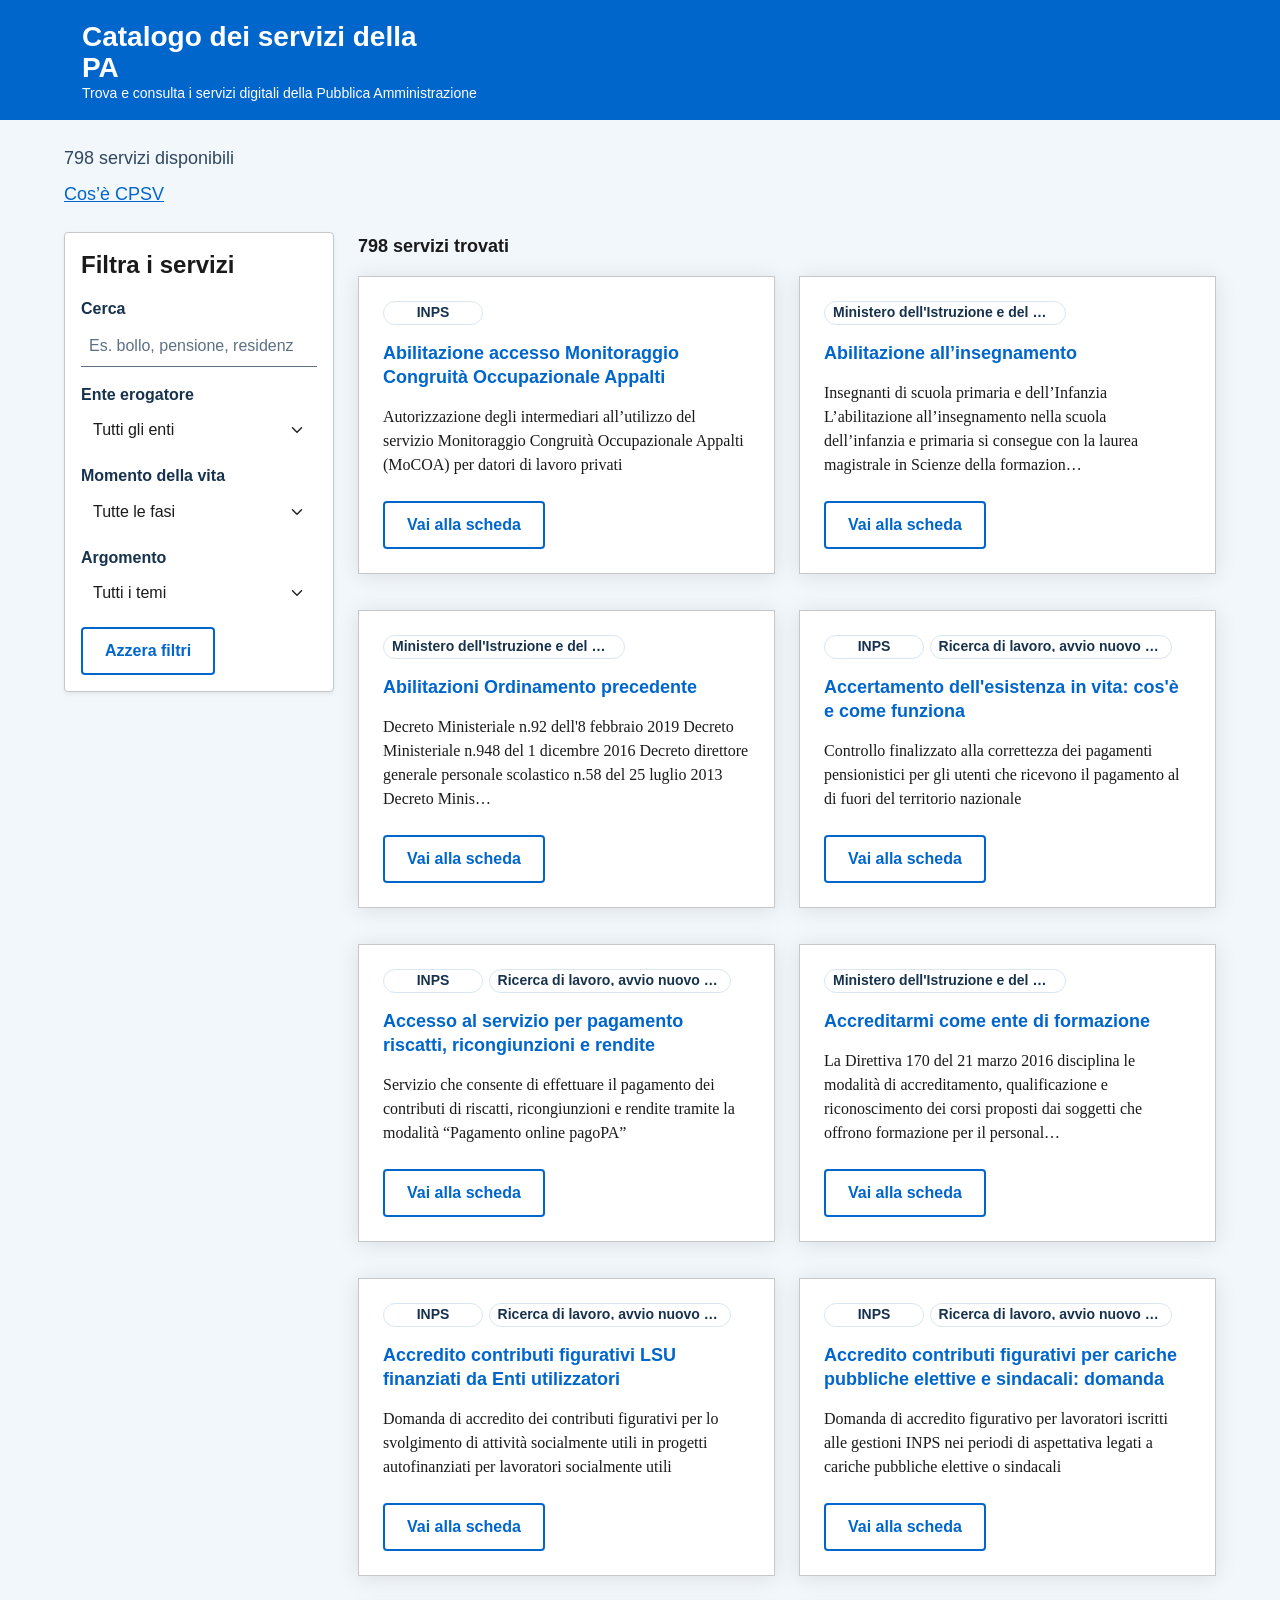
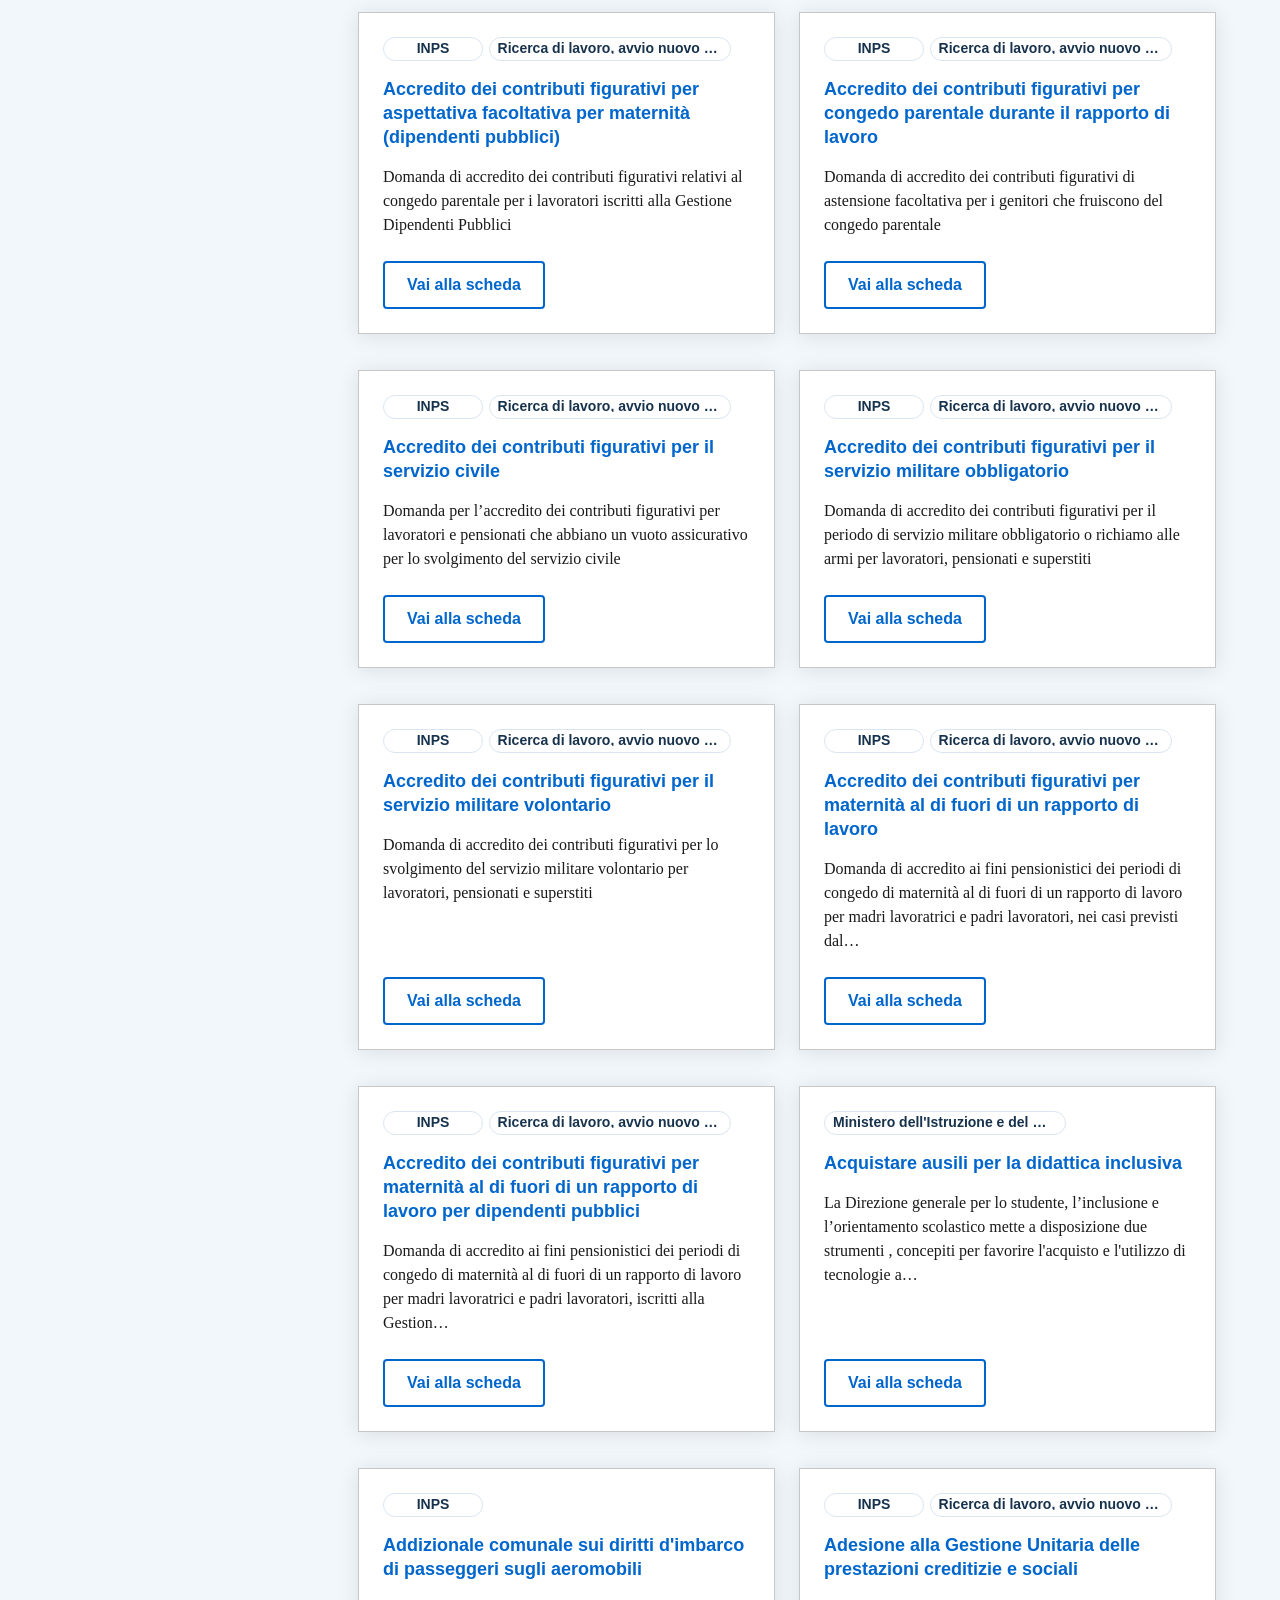
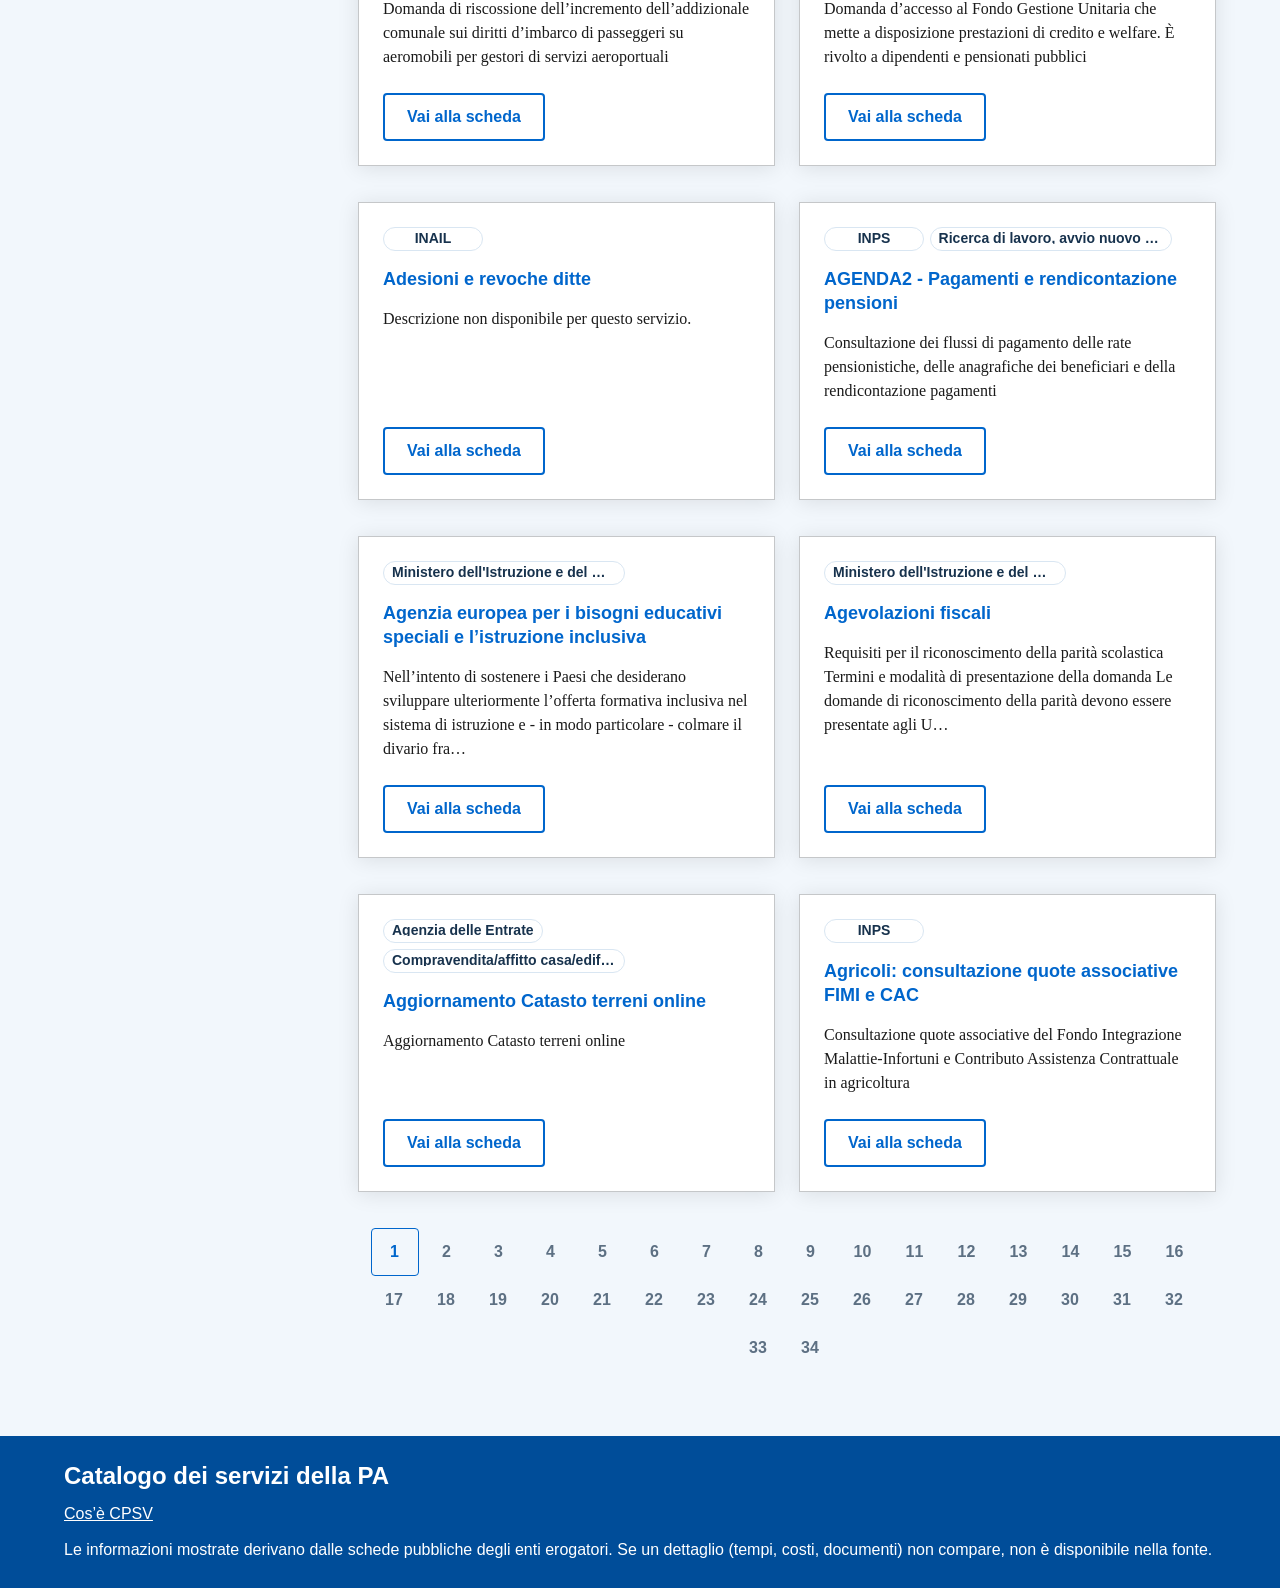
==== catalogo-cpsv/index.html @ a453adf6 "Spiegazione CPSV" ====
<!DOCTYPE html>
<html lang="it">
  <head>
    <meta charset="UTF-8" />
    <meta name="viewport" content="width=device-width, initial-scale=1, shrink-to-fit=no" />
    <title>Catalogo dei servizi della PA</title>
    <meta
      name="description"
      content="Trova e consulta i servizi digitali della Pubblica Amministrazione italiana."
    />
    <link rel="icon" href="data:," />
    <script type="module" crossorigin src="./assets/index-B3mVAl8J.js"></script>
    <link rel="stylesheet" crossorigin href="./assets/index-CBjnUdkn.css">
  </head>
  <body>
    <div id="app">
      <div class="progress-spinner progress-spinner-active" role="status">
        <span class="visually-hidden">Caricamento catalogo…</span>
      </div>
    </div>
  </body>
</html>
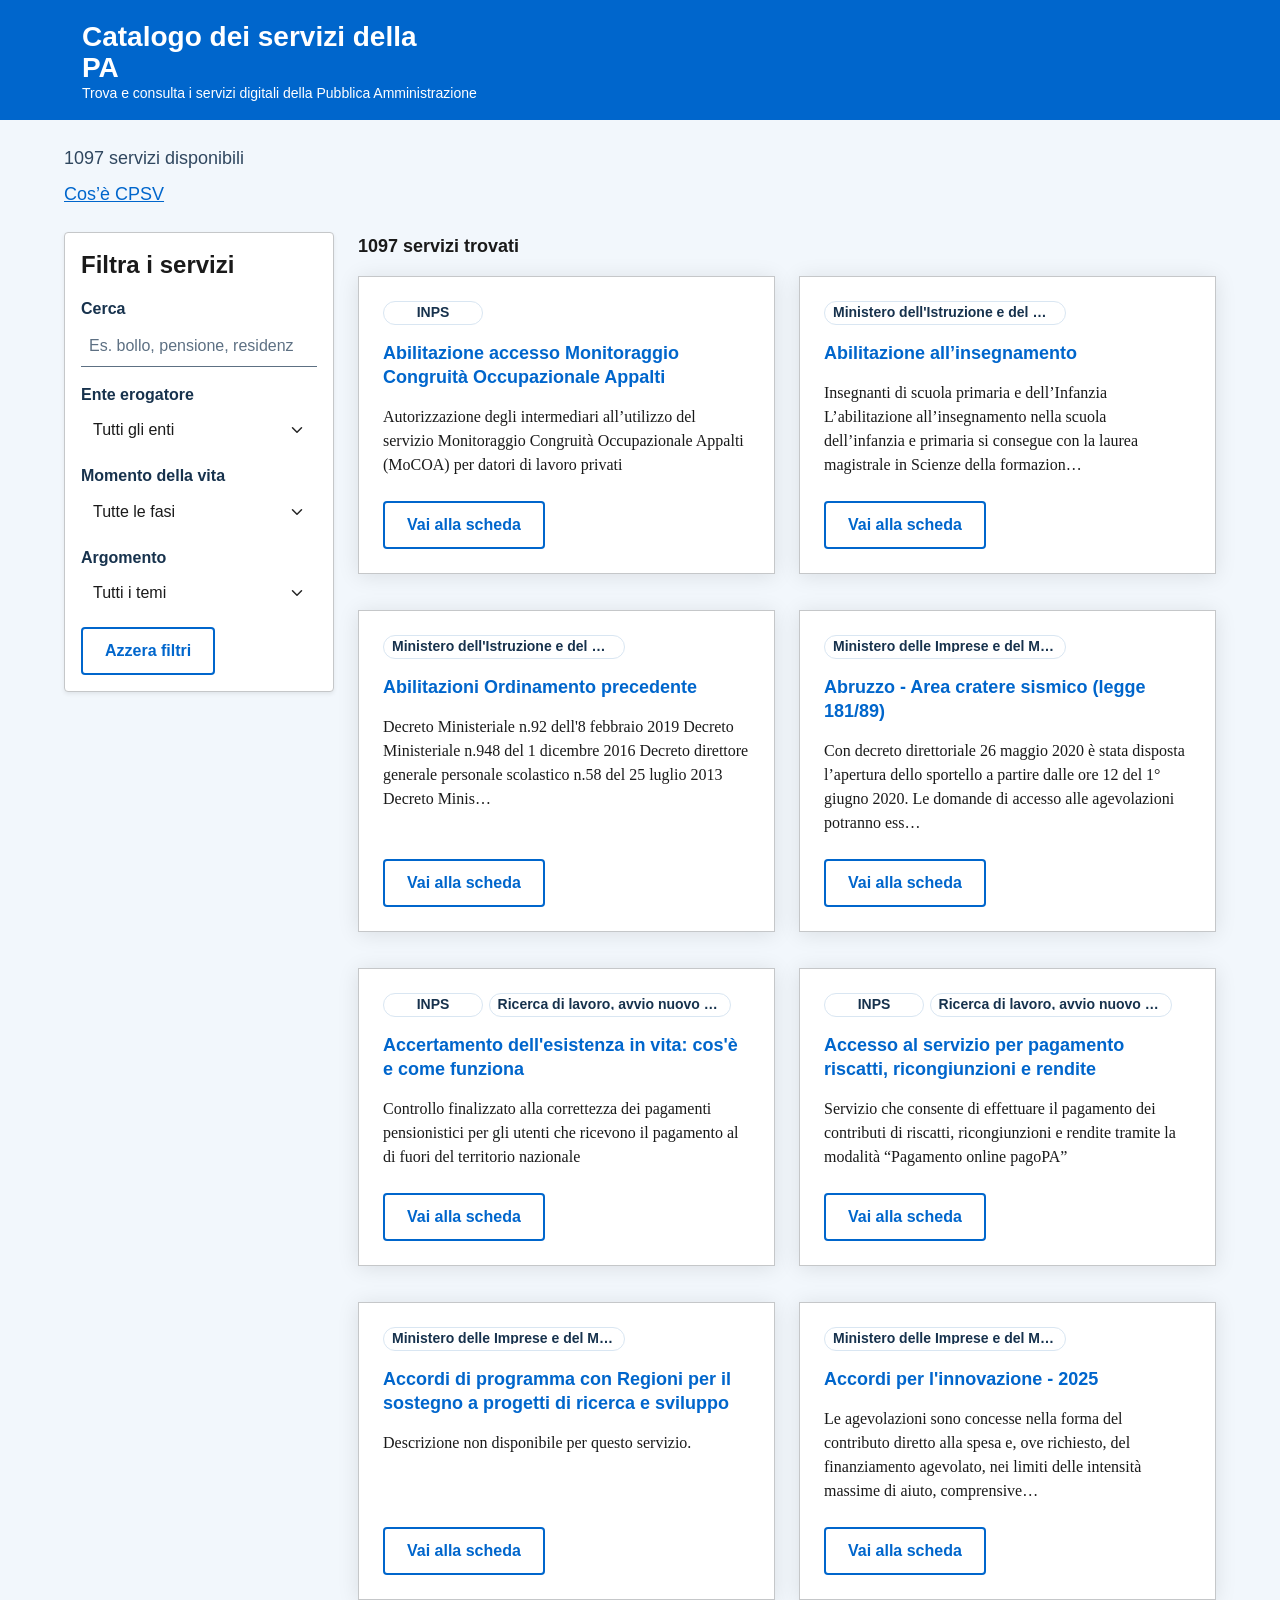
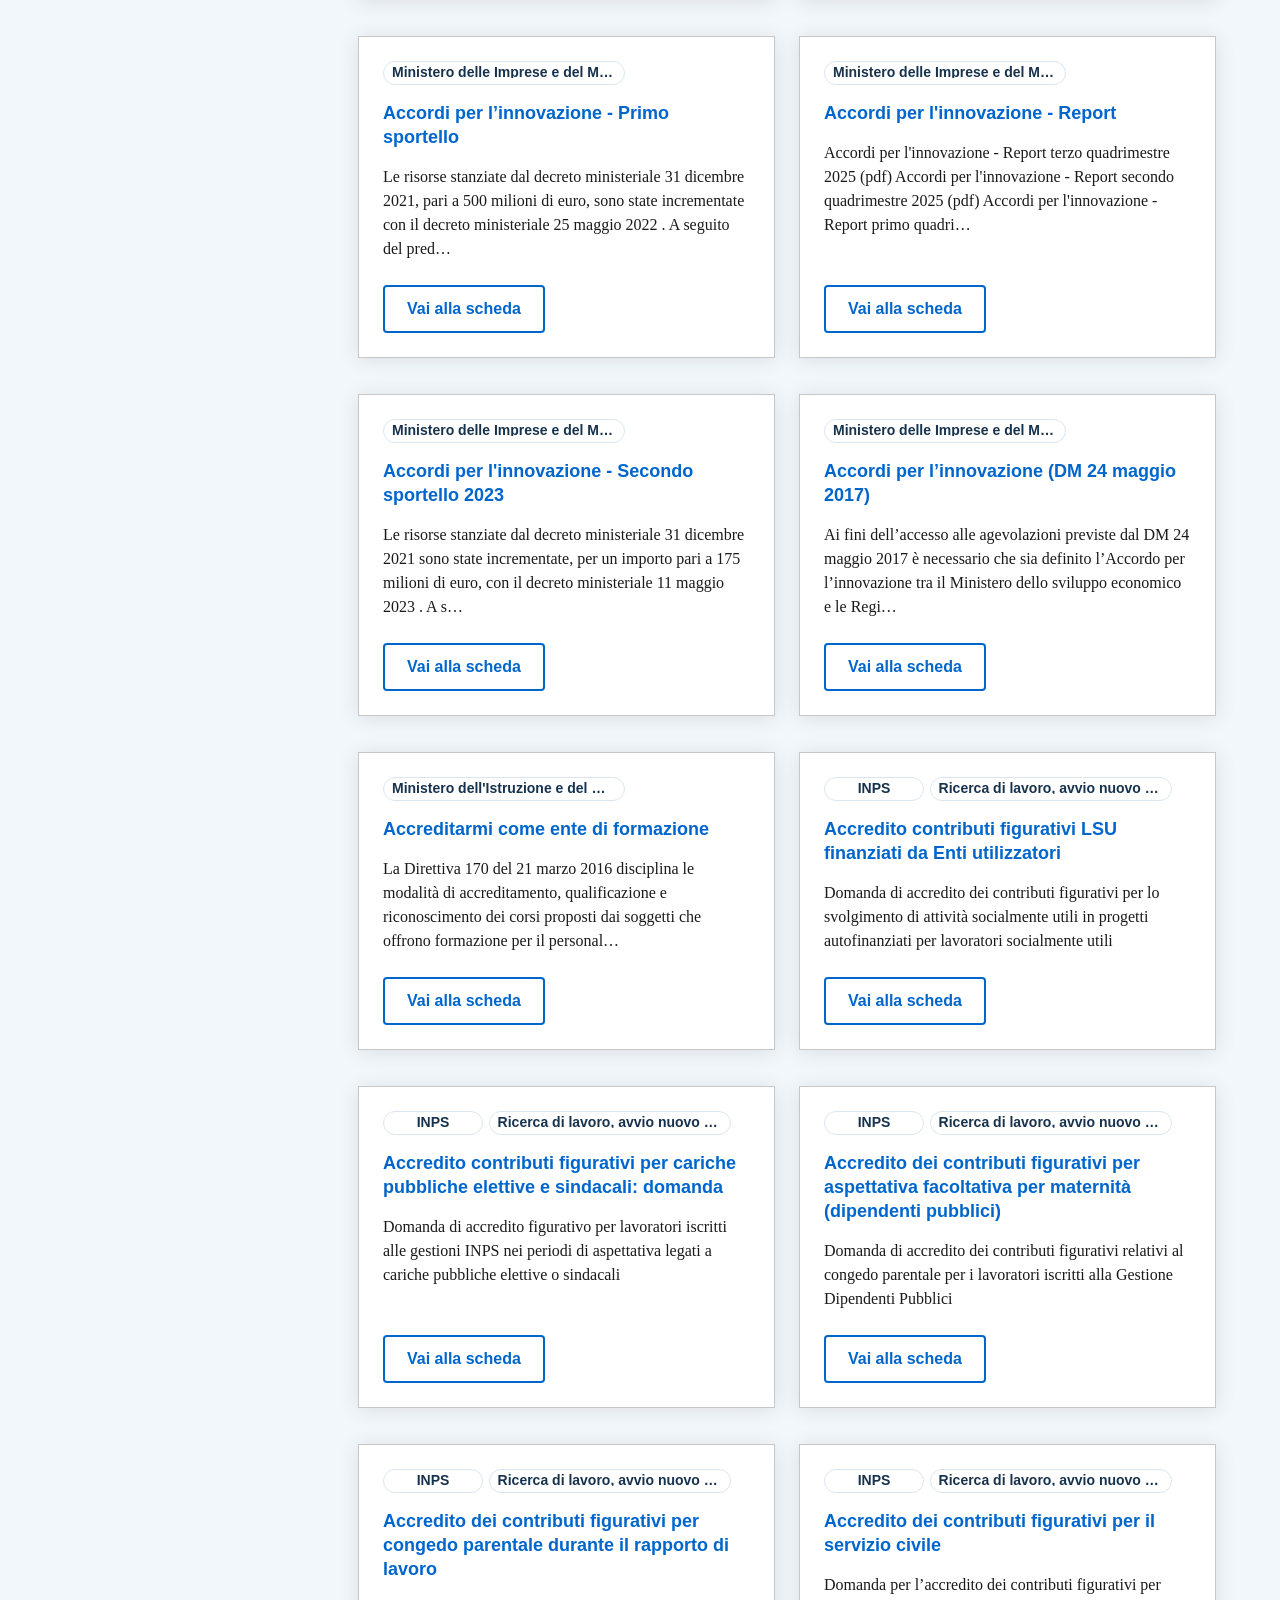
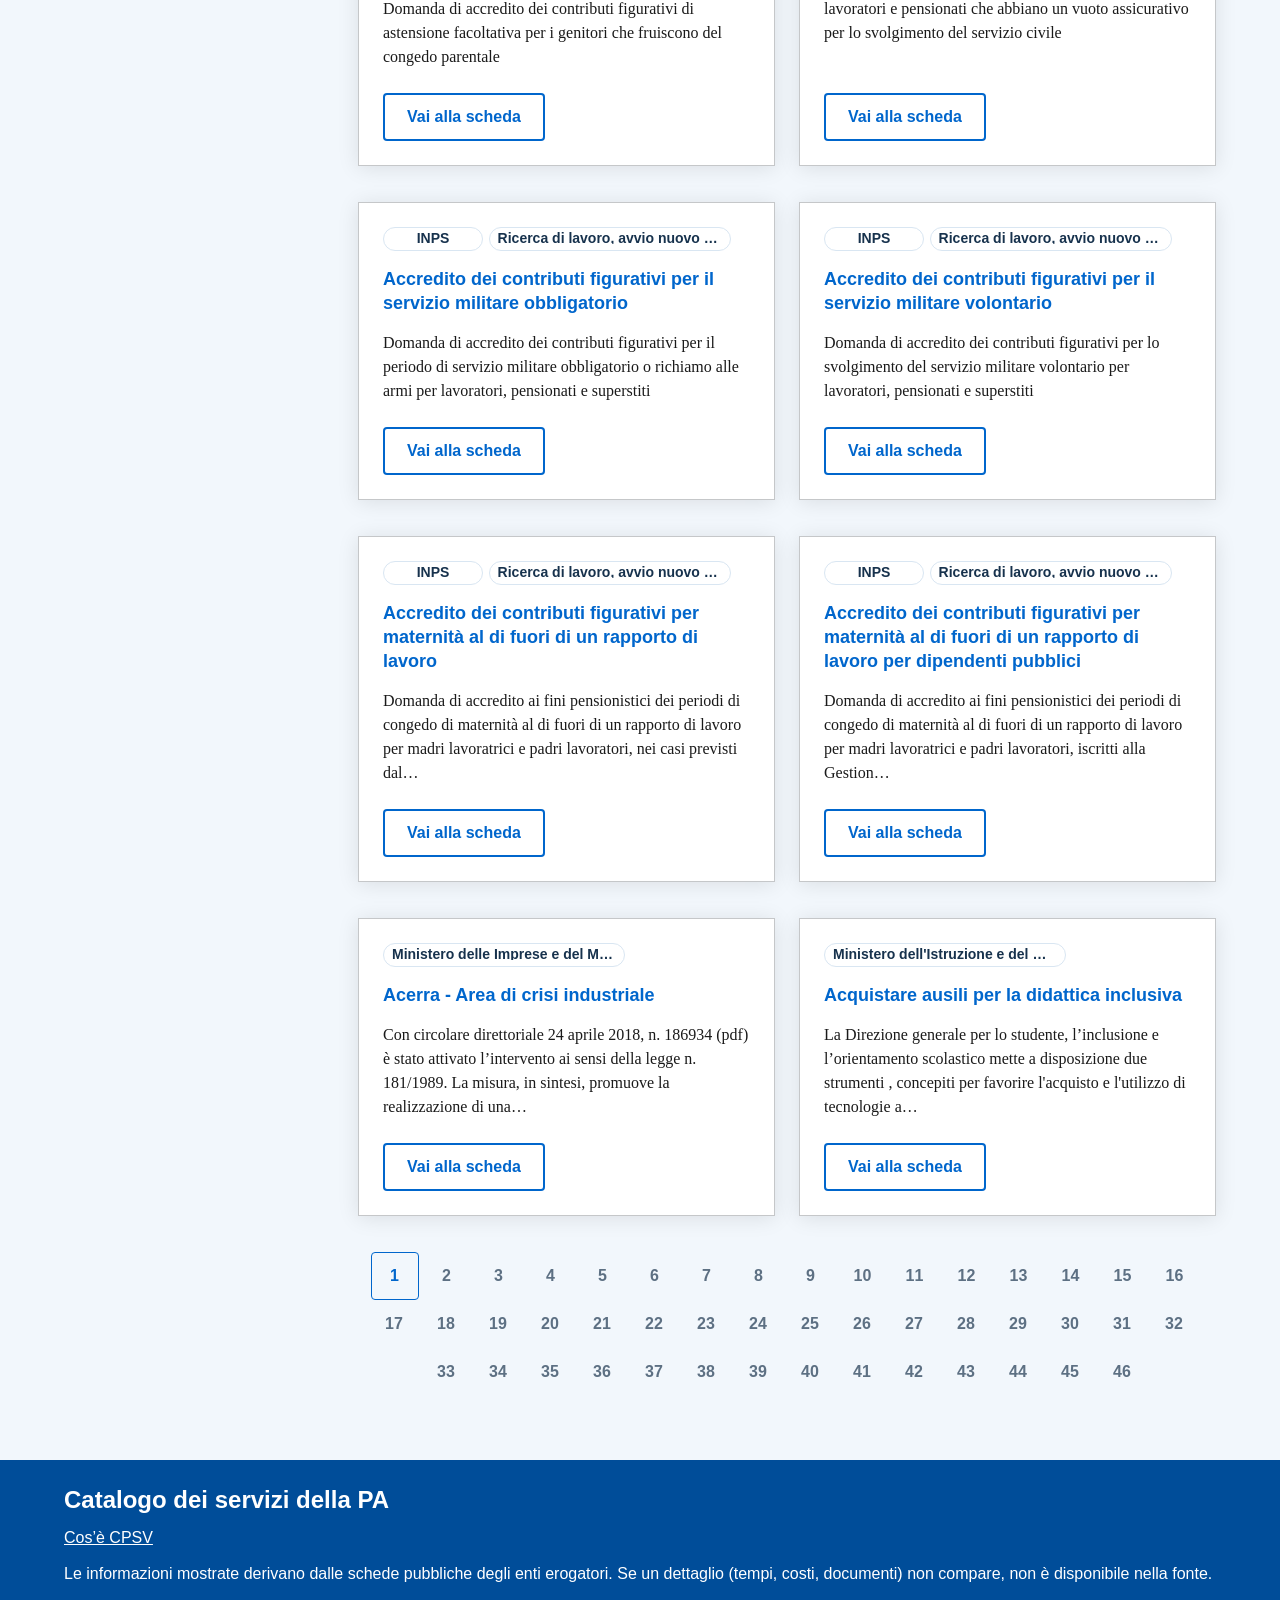
==== commit 636fd4b7: "editor" ====
--- a/catalogo-cpsv/index.html
+++ b/catalogo-cpsv/index.html
@@ -9,7 +9,7 @@
       content="Trova e consulta i servizi digitali della Pubblica Amministrazione italiana."
     />
     <link rel="icon" href="data:," />
-    <script type="module" crossorigin src="./assets/index-B3mVAl8J.js"></script>
+    <script type="module" crossorigin src="./assets/index-CY3N8cmd.js"></script>
     <link rel="stylesheet" crossorigin href="./assets/index-CBjnUdkn.css">
   </head>
   <body>
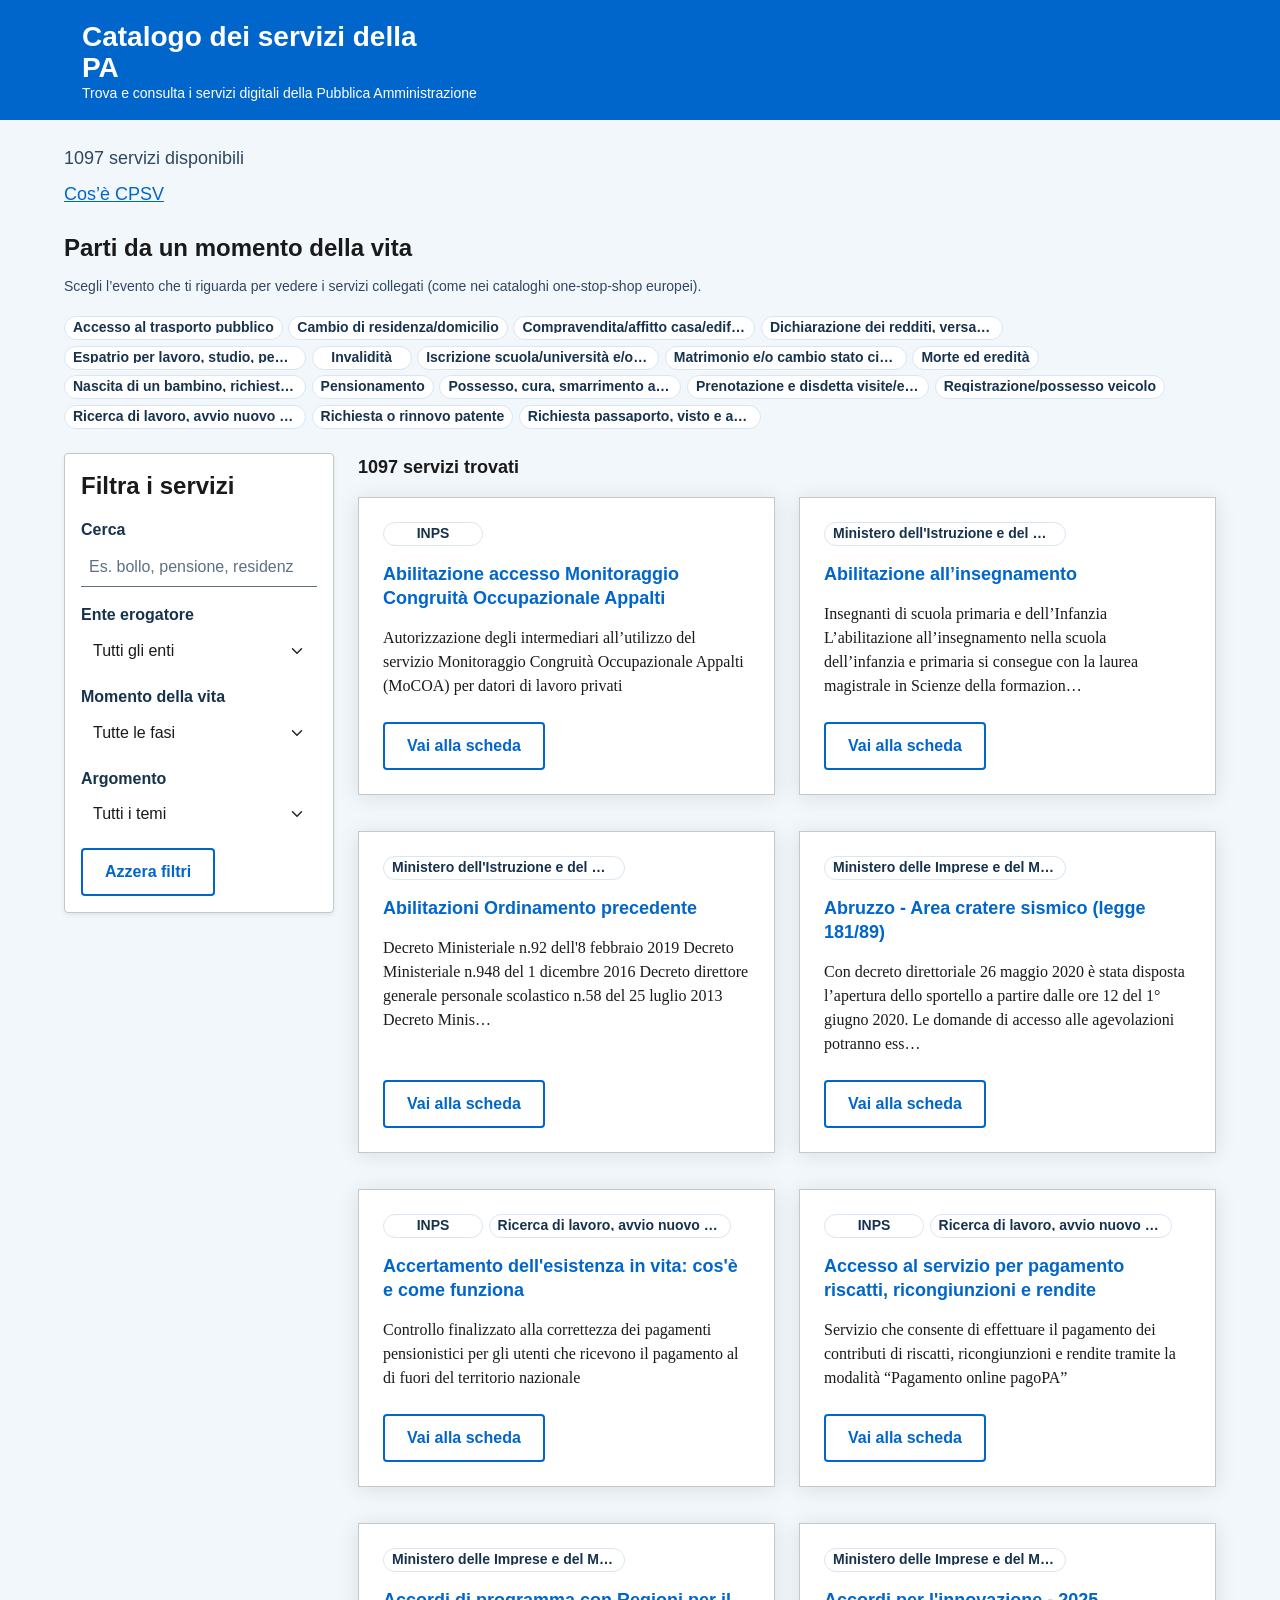
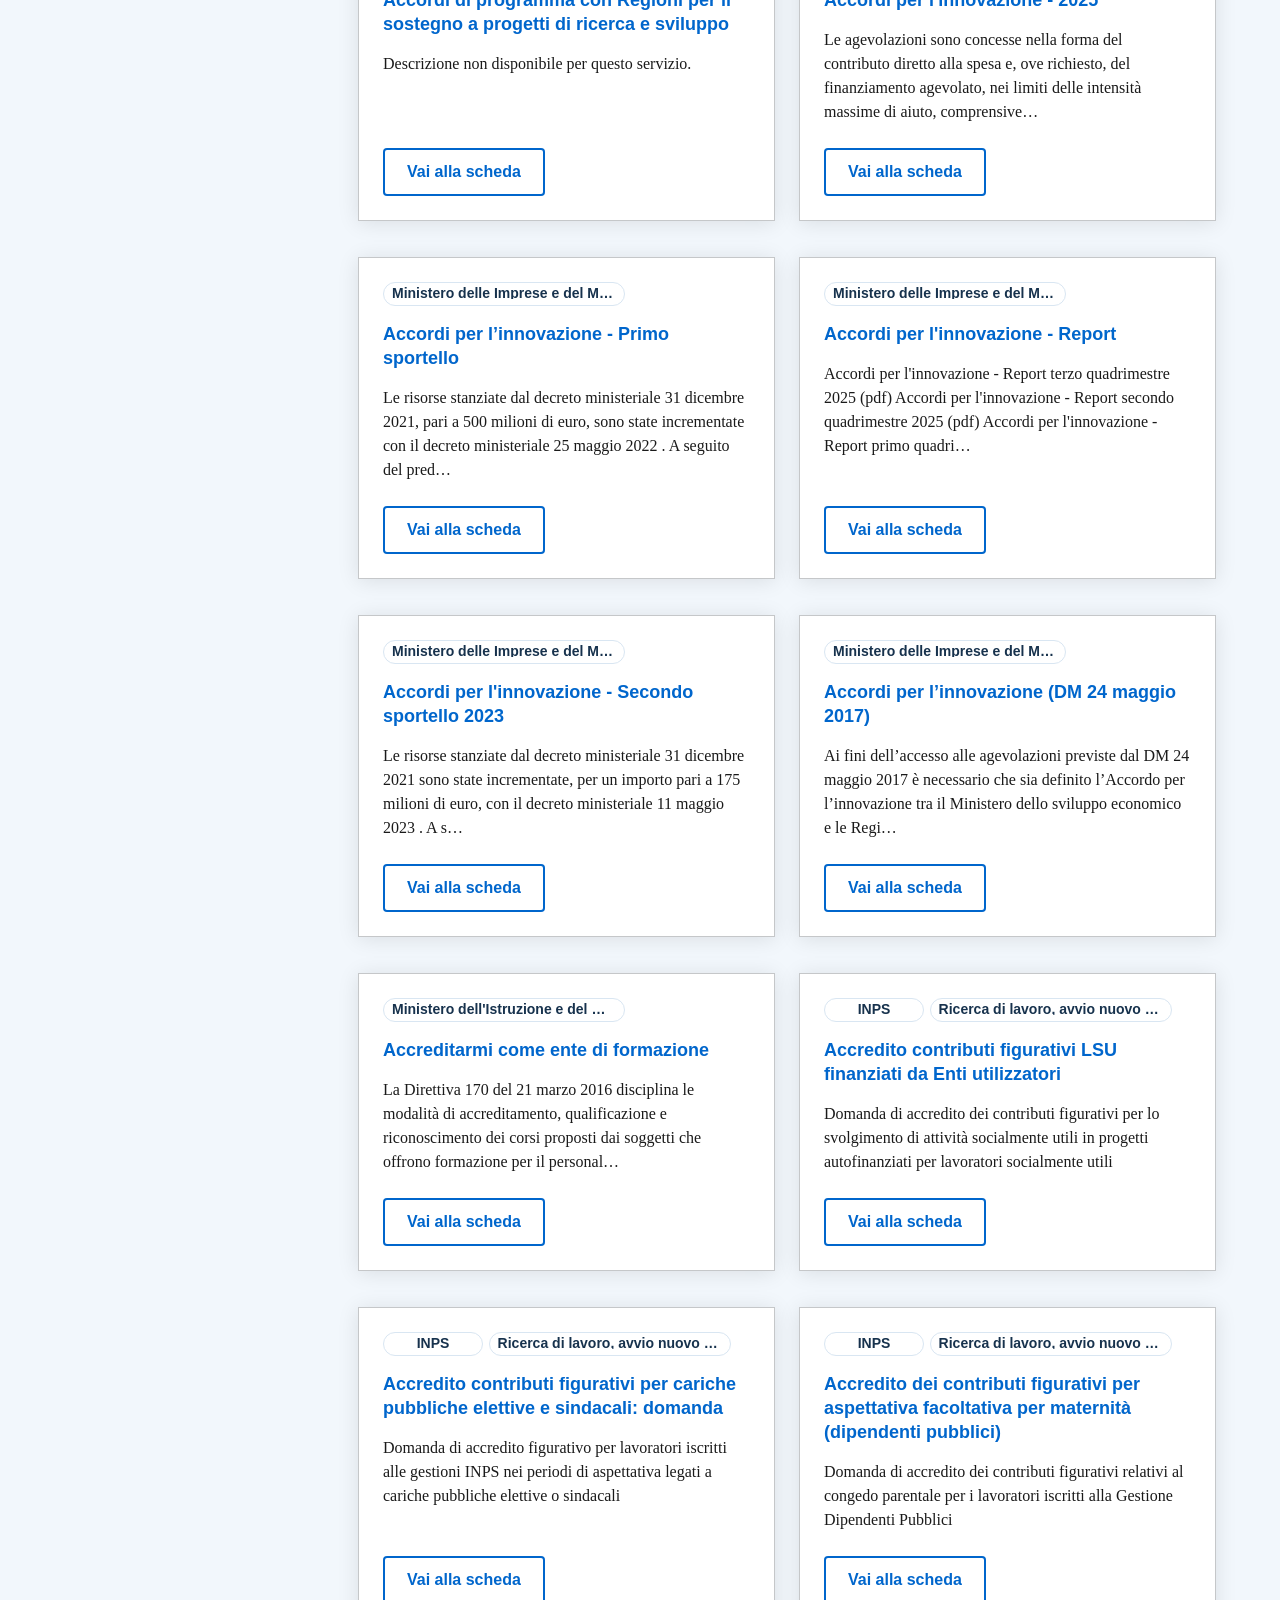
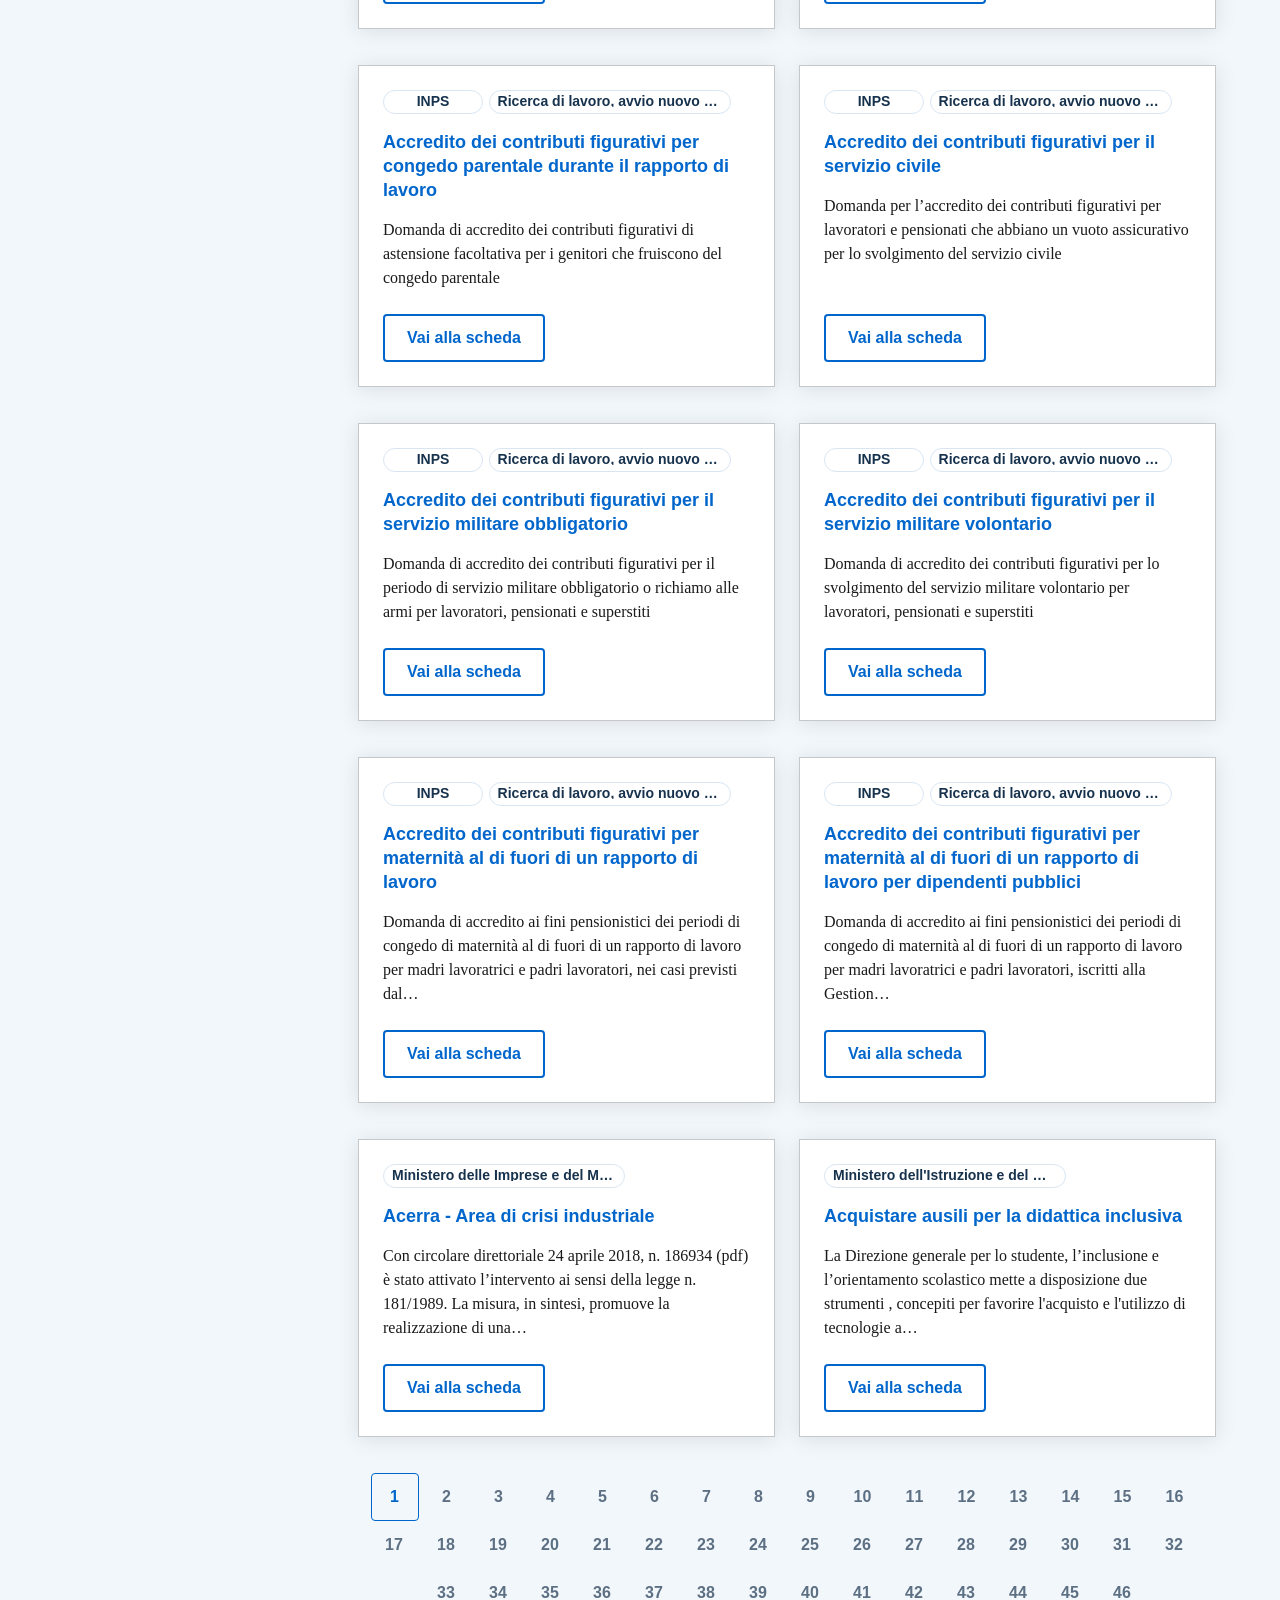
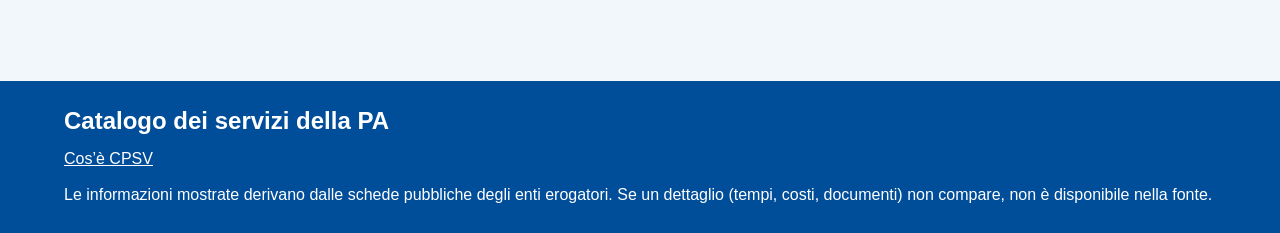
==== commit 257cde3b: "align ISA2" ====
--- a/catalogo-cpsv/index.html
+++ b/catalogo-cpsv/index.html
@@ -9,8 +9,8 @@
       content="Trova e consulta i servizi digitali della Pubblica Amministrazione italiana."
     />
     <link rel="icon" href="data:," />
-    <script type="module" crossorigin src="./assets/index-CY3N8cmd.js"></script>
-    <link rel="stylesheet" crossorigin href="./assets/index-CBjnUdkn.css">
+    <script type="module" crossorigin src="./assets/index-Cdt_RE1d.js"></script>
+    <link rel="stylesheet" crossorigin href="./assets/index-JVxy9NGw.css">
   </head>
   <body>
     <div id="app">
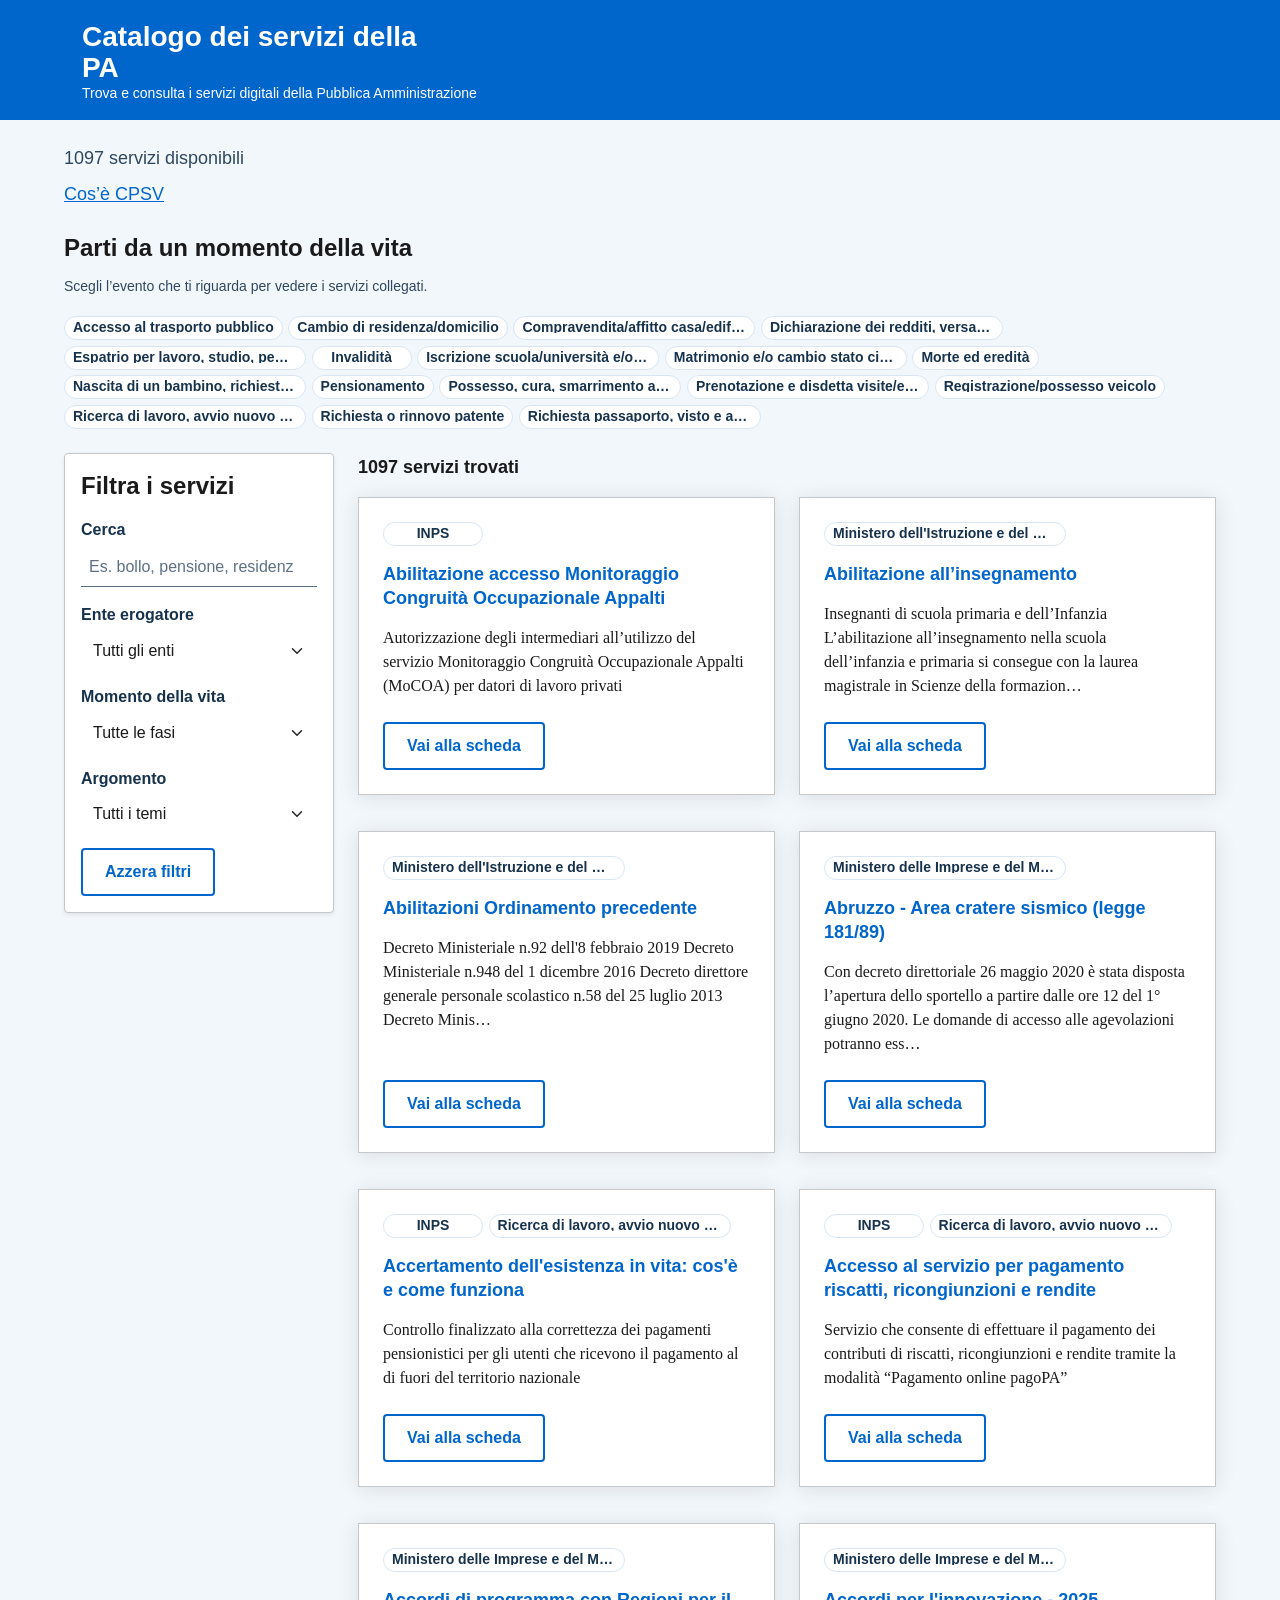
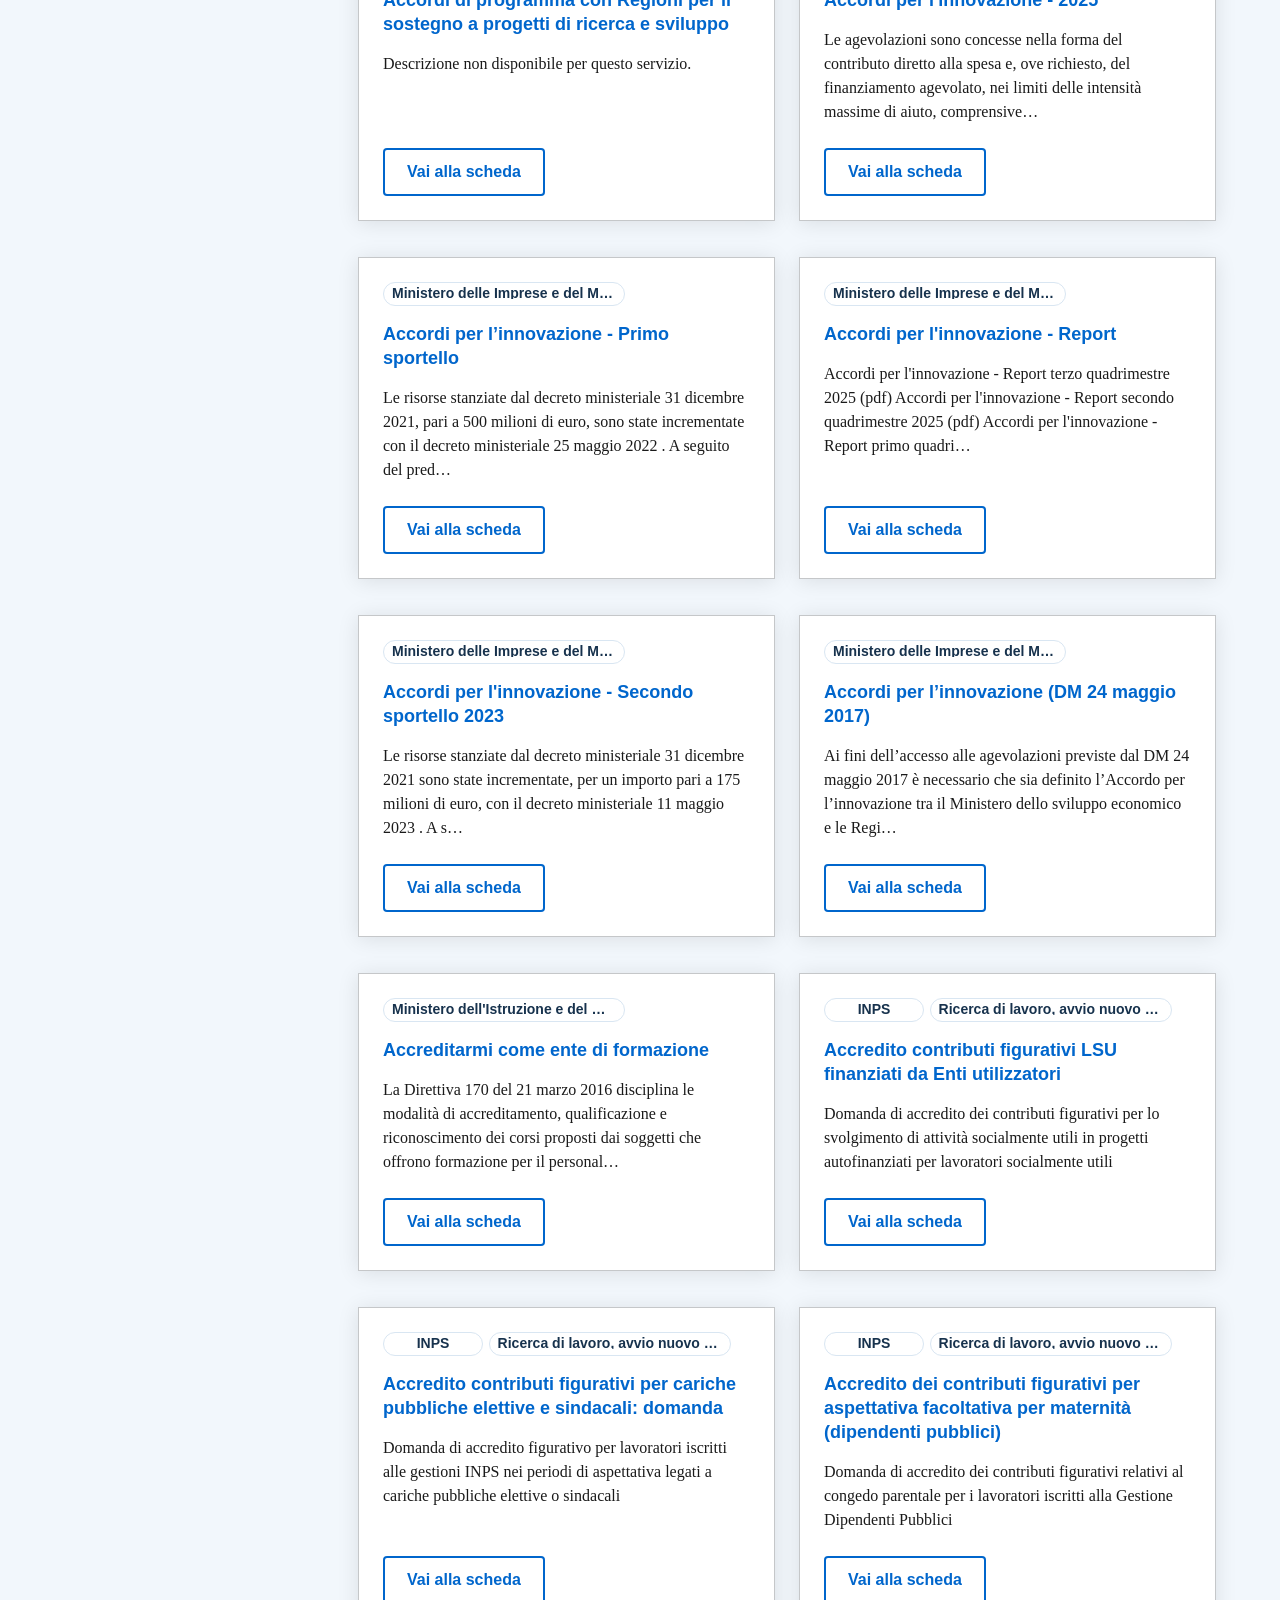
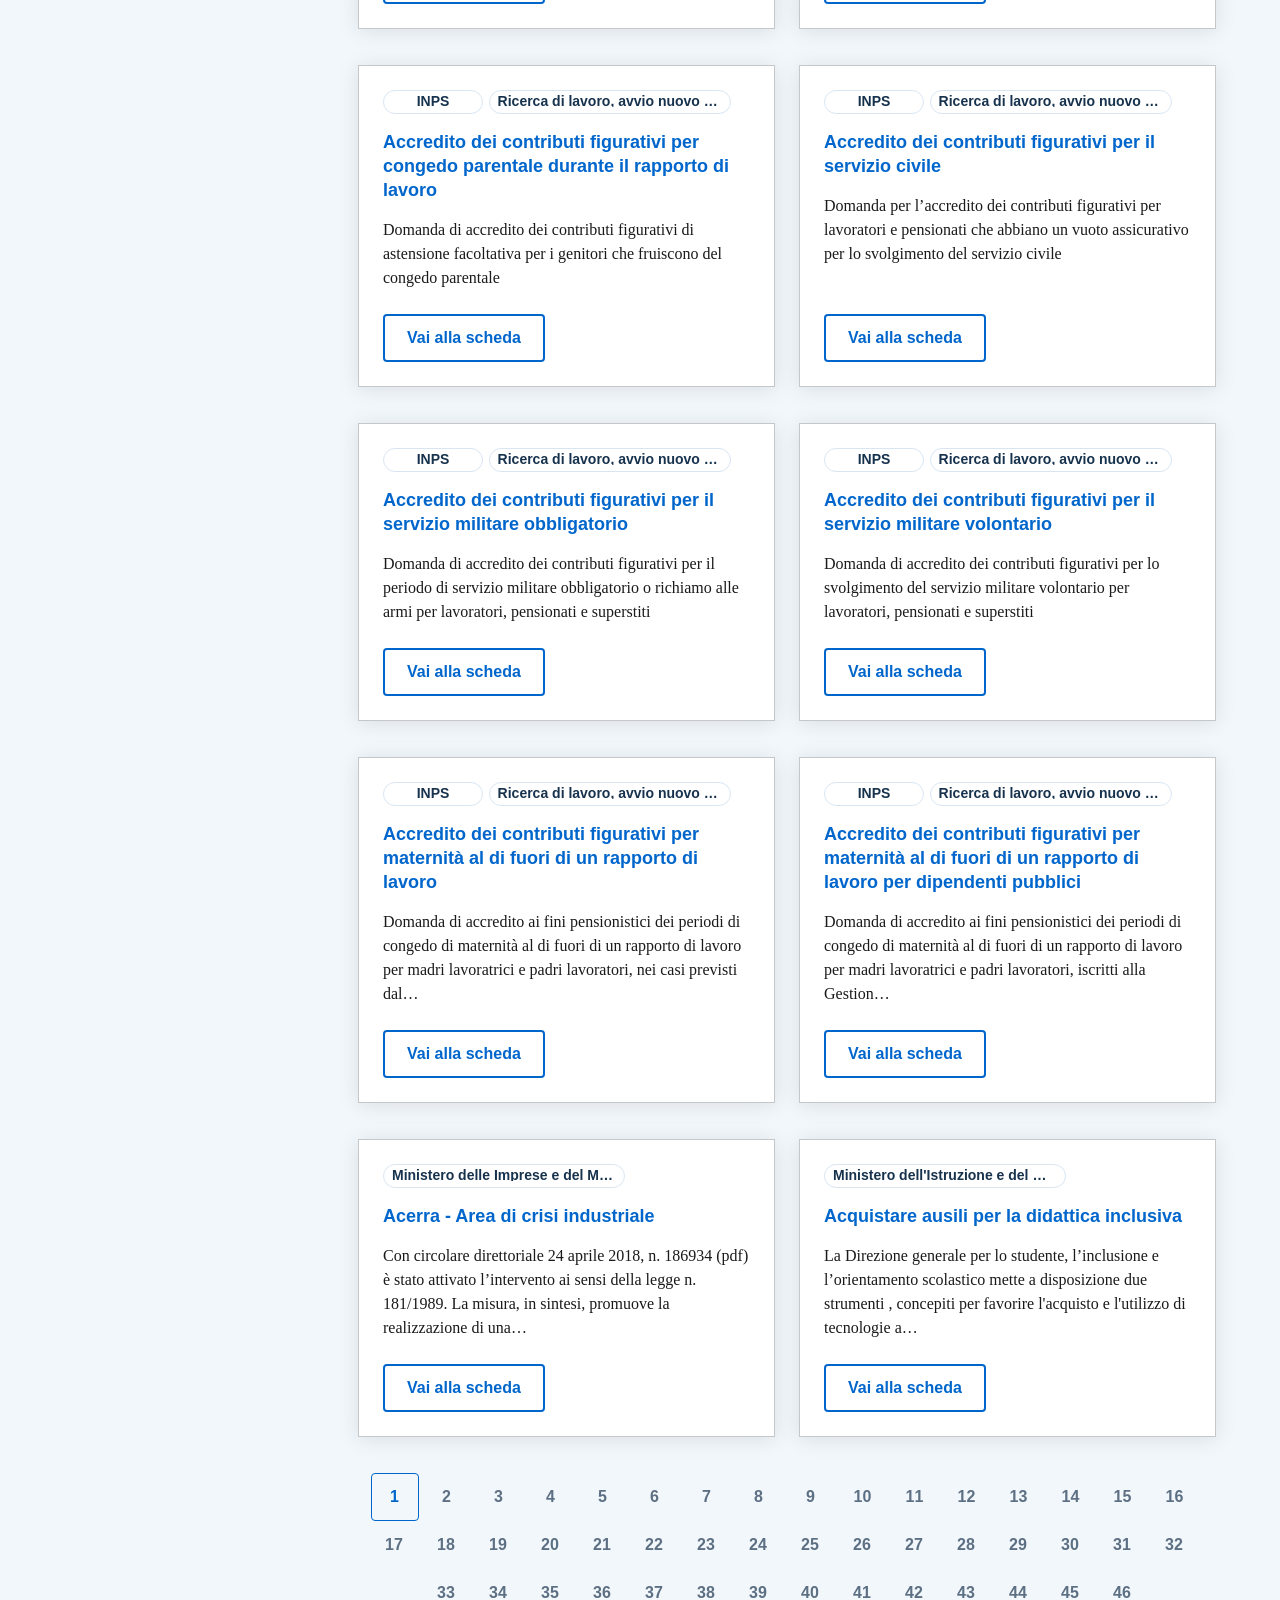
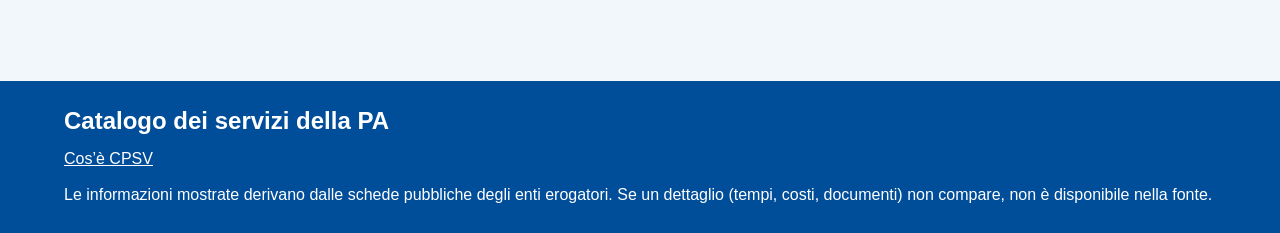
==== commit a7d2d247: "align ISA2" ====
--- a/catalogo-cpsv/index.html
+++ b/catalogo-cpsv/index.html
@@ -9,7 +9,7 @@
       content="Trova e consulta i servizi digitali della Pubblica Amministrazione italiana."
     />
     <link rel="icon" href="data:," />
-    <script type="module" crossorigin src="./assets/index-Cdt_RE1d.js"></script>
+    <script type="module" crossorigin src="./assets/index-CiGrqw7E.js"></script>
     <link rel="stylesheet" crossorigin href="./assets/index-JVxy9NGw.css">
   </head>
   <body>
